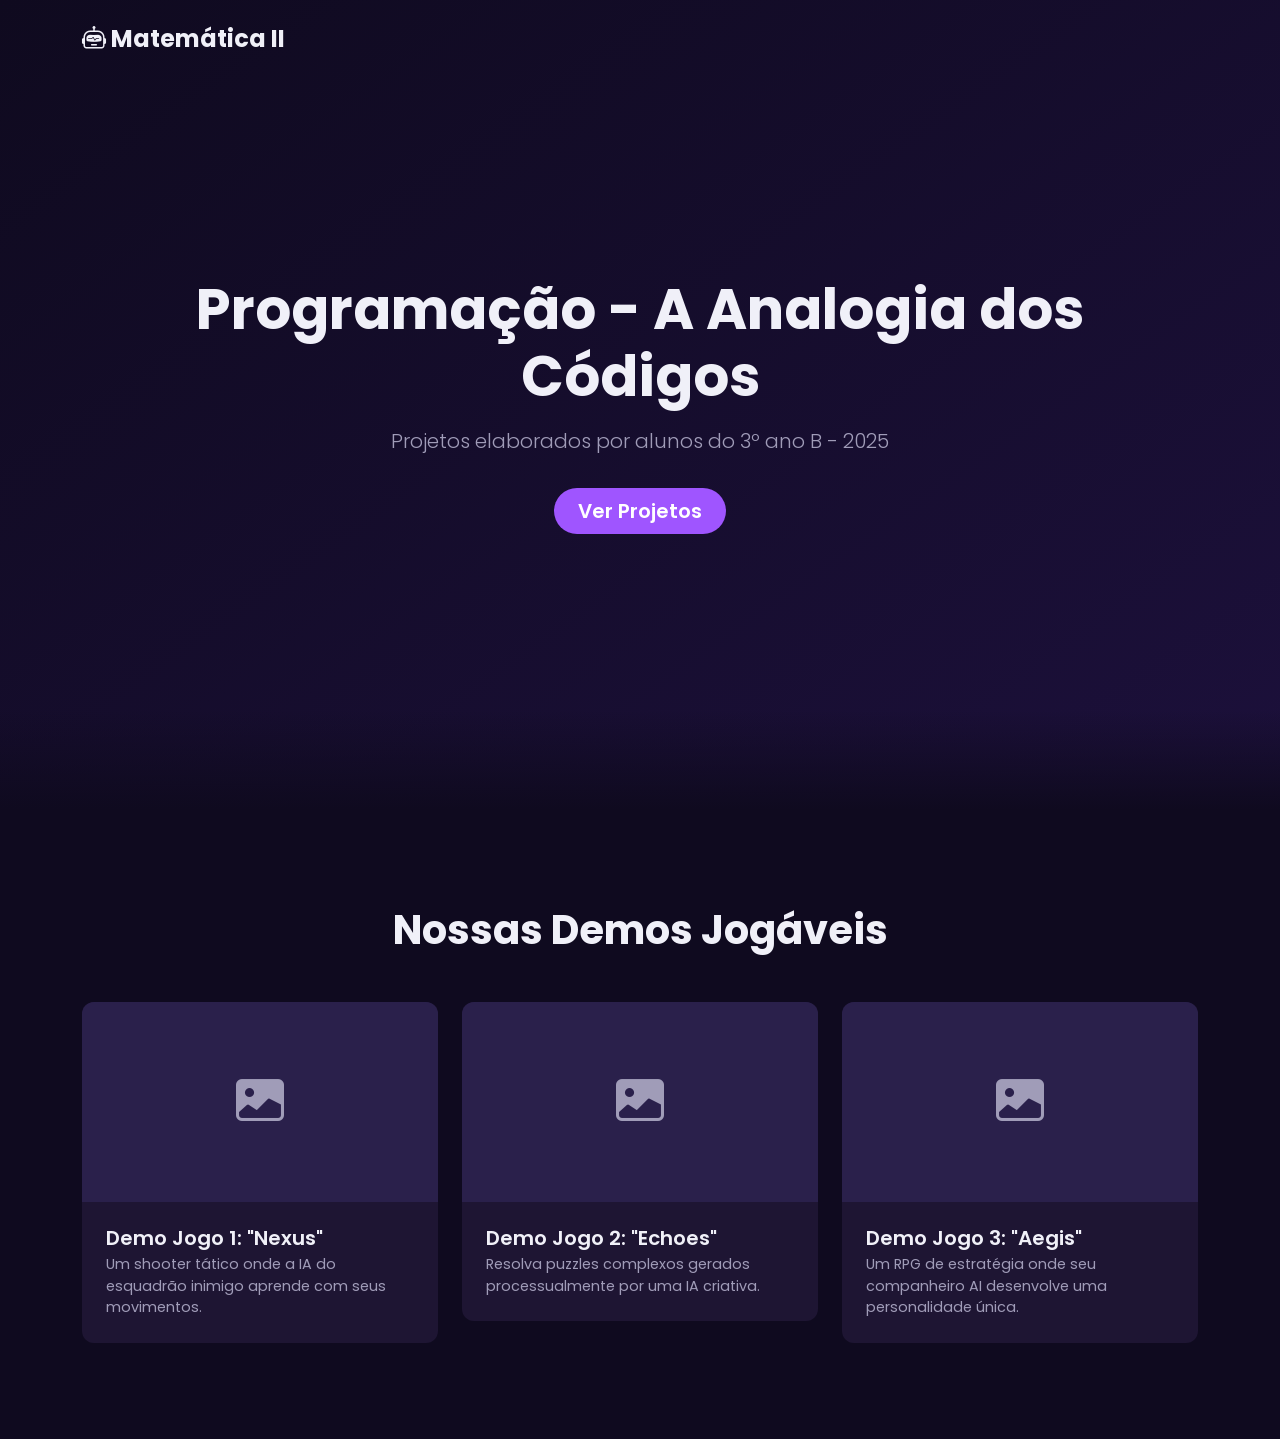
==== index.html @ 3667d982 "Add files via upload" ====
<!DOCTYPE html>
<html lang="pt-br">
<head>
    <meta charset="UTF-8">
    <meta name="viewport" content="width=device-width, initial-scale=1.0">
    <title>AI Game Hub - Demos</title>

    <link href="https://cdn.jsdelivr.net/npm/bootstrap@5.3.3/dist/css/bootstrap.min.css" rel="stylesheet">
    
    <link rel="stylesheet" href="https://cdn.jsdelivr.net/npm/bootstrap-icons@1.11.3/font/bootstrap-icons.min.css">

    <link href="https://fonts.googleapis.com/css2?family=Poppins:wght@300;400;600;700&display=swap" rel="stylesheet">

    <style>
        /* --- Variáveis de Cor --- */
        :root {
            --bg-dark: #0F0A1F;
            --bg-card: #1E1533;
            --bg-placeholder: #2a204b; /* Fundo do placeholder de imagem */
            --primary: #9F55FF;
            --primary-glow: rgba(159, 85, 255, 0.3);
            --text-light: #F0F0F8;
            --text-muted: #A09CB8;
        }

        /* --- Estilos Globais --- */
        body {
            background-color: var(--bg-dark);
            color: var(--text-light);
            font-family: 'Poppins', sans-serif;
            overflow-x: hidden;
        }

        /* --- Navbar --- */
        .navbar {
            background: transparent;
            transition: background 0.3s ease;
        }
        .navbar-brand {
            font-weight: 700;
            font-size: 1.5rem;
            color: var(--text-light) !important;
        }
        .btn-primary {
            background-color: var(--primary);
            border: none;
            border-radius: 50px;
            padding: 0.5rem 1.5rem;
            font-weight: 600;
            transition: background-color 0.3s ease, box-shadow 0.3s ease;
        }
        .btn-primary:hover {
            background-color: #b37cff;
            box-shadow: 0 0 20px var(--primary-glow);
        }

        /* --- Seção Hero --- */
        .hero-section {
            min-height: 90vh;
            display: flex;
            align-items: center;
            justify-content: center;
            text-align: center;
            padding: 4rem 0;
            background: linear-gradient(145deg, var(--bg-dark) 0%, #1c103b 100%);
            overflow: hidden;
            position: relative;
        }
        
        /* Efeito de fade na base do hero */
        .hero-section::after {
            content: '';
            position: absolute;
            bottom: 0;
            left: 0;
            right: 0;
            height: 100px;
            background: linear-gradient(to bottom, transparent, var(--bg-dark));
        }

        .hero-section h1 {
            font-size: 3.5rem;
            font-weight: 700;
            animation: fadeInDown 1s ease-out;
        }

        .hero-section .lead {
            font-size: 1.25rem;
            color: var(--text-muted);
            max-width: 600px;
            margin: 1rem auto 2rem;
            animation: fadeInUp 1s ease-out 0.3s;
            animation-fill-mode: backwards;
        }
        
        .hero-section .btn {
            animation: fadeInUp 1s ease-out 0.6s;
            animation-fill-mode: backwards;
        }

        /* --- Seção de Demos (O ESTILO NOVO, UNIFICADO) --- */
        .demos-section {
            padding: 6rem 0;
            background-color: var(--bg-dark); /* Garante o fundo */
        }

        .section-title {
            text-align: center;
            font-weight: 700;
            margin-bottom: 3rem;
            color: var(--text-light);
            font-size: 2.5rem;
        }

        .demo-preview-card { /* Antiga 'project-preview-card' */
            display: block;
            text-decoration: none;
            background-color: var(--bg-card);
            border-radius: 12px;
            overflow: hidden; /* Para o radius funcionar no placeholder */
            transition: transform 0.3s ease, box-shadow 0.3s ease;
            
            /* Animação de Scroll */
            opacity: 0;
            transform: translateY(30px);
        }

        .demo-preview-card.is-visible {
            opacity: 1;
            transform: translateY(0);
        }

        .demo-preview-card:hover {
            transform: translateY(-8px);
            box-shadow: 0 10px 30px var(--primary-glow);
        }

        .demo-image-placeholder { /* Antiga 'project-image-placeholder' */
            height: 200px;
            background-color: var(--bg-placeholder);
            display: flex;
            align-items: center;
            justify-content: center;
            color: var(--text-muted);
            font-size: 3rem; /* Tamanho do ícone */
        }
        
        /* Se você usar <img>, ela vai se ajustar */
        .demo-image-placeholder img {
            width: 100%;
            height: 100%;
            object-fit: cover;
        }

        .demo-caption { /* Antiga 'project-caption' */
            padding: 1.5rem;
        }

        .demo-caption h3 {
            font-weight: 600;
            font-size: 1.25rem;
            color: var(--text-light);
            margin-bottom: 0.25rem;
        }

        .demo-caption p {
            color: var(--text-muted);
            font-size: 0.9rem;
            margin-bottom: 0;
        }

        /* --- Animações CSS Keyframes --- */
        @keyframes fadeInDown {
            from { opacity: 0; transform: translateY(-30px); }
            to { opacity: 1; transform: translateY(0); }
        }
        @keyframes fadeInUp {
            from { opacity: 0; transform: translateY(30px); }
            to { opacity: 1; transform: translateY(0); }
        }

        /* Responsividade */
        @media (max-width: 768px) {
            .hero-section h1 {
                font-size: 2.5rem;
            }
            .section-title {
                font-size: 2rem;
            }
        }
    </style>
</head>
<body>

    <nav class="navbar navbar-expand-lg navbar-dark fixed-top py-3">
        <div class="container">
            <a class="navbar-brand" href="#"><i class="bi bi-robot"></i> Matemática II</a>
            <button class="navbar-toggler" type="button" data-bs-toggle="collapse" data-bs-target="#navbarNav">
                <span class="navbar-toggler-icon"></span>
            </button>
        </div>
    </nav>

    <header class="hero-section">
        <div class="container">
            <h1>Programação - A Analogia dos Códigos</h1>
            <p class="lead">
                Projetos elaborados por alunos do 3º ano B - 2025
            </p>
            <a href="#demos" class="btn btn-primary btn-lg">Ver Projetos</a>
        </div>
    </header>

    <main>

        <section id="demos" class="demos-section">
            <div class="container">
                <h2 class="section-title">Nossas Demos Jogáveis</h2>

                <div class="row g-4 justify-content-center">
                    
                    <div class="col-lg-4 col-md-6">
                        <a href="#" class="demo-preview-card animate-on-scroll">
                            
                            <div class="demo-image-placeholder">
                                <i class="bi bi-image-fill"></i>
                            </div>

                            <div class="demo-caption">
                                <h3>Demo Jogo 1: "Nexus"</h3>
                                <p>Um shooter tático onde a IA do esquadrão inimigo aprende com seus movimentos.</p>
                            </div>
                        </a>
                    </div>

                    <div class="col-lg-4 col-md-6">
                        <a href="#" class="demo-preview-card animate-on-scroll" style="transition-delay: 0.1s;">
                            <div class="demo-image-placeholder">
                                <i class="bi bi-image-fill"></i>
                            </div>
                            <div class="demo-caption">
                                <h3>Demo Jogo 2: "Echoes"</h3>
                                <p>Resolva puzzles complexos gerados processualmente por uma IA criativa.</p>
                            </div>
                        </a>
                    </div>

                    <div class="col-lg-4 col-md-6">
                        <a href="#" class="demo-preview-card animate-on-scroll" style="transition-delay: 0.2s;">
                            <div class="demo-image-placeholder">
                                <i class="bi bi-image-fill"></i>
                            </div>
                            <div class="demo-caption">
                                <h3>Demo Jogo 3: "Aegis"</h3>
                                <p>Um RPG de estratégia onde seu companheiro AI desenvolve uma personalidade única.</p>
                            </div>
                        </a>
                    </div>

                </div> </div> </section>

    </main>

    <script src="https://cdn.jsdelivr.net/npm/bootstrap@5.3.3/dist/js/bootstrap.bundle.min.js"></script>

    <script>
        document.addEventListener("DOMContentLoaded", function() {
            
            const animatedElements = document.querySelectorAll('.animate-on-scroll');
            const observer = new IntersectionObserver((entries) => {
                entries.forEach(entry => {
                    if (entry.isIntersecting) {
                        entry.target.classList.add('is-visible');
                        observer.unobserve(entry.target);
                    }
                });
            }, {
                threshold: 0.1
            });
            animatedElements.forEach(el => {
                observer.observe(el);
            });

            const navbar = document.querySelector('.navbar');
            window.addEventListener('scroll', () => {
                if (window.scrollY > 50) {
                    navbar.style.background = 'var(--bg-card)';
                } else {
                    navbar.style.background = 'transparent';
                }
            });
        });
    </script>

</body>
</html>
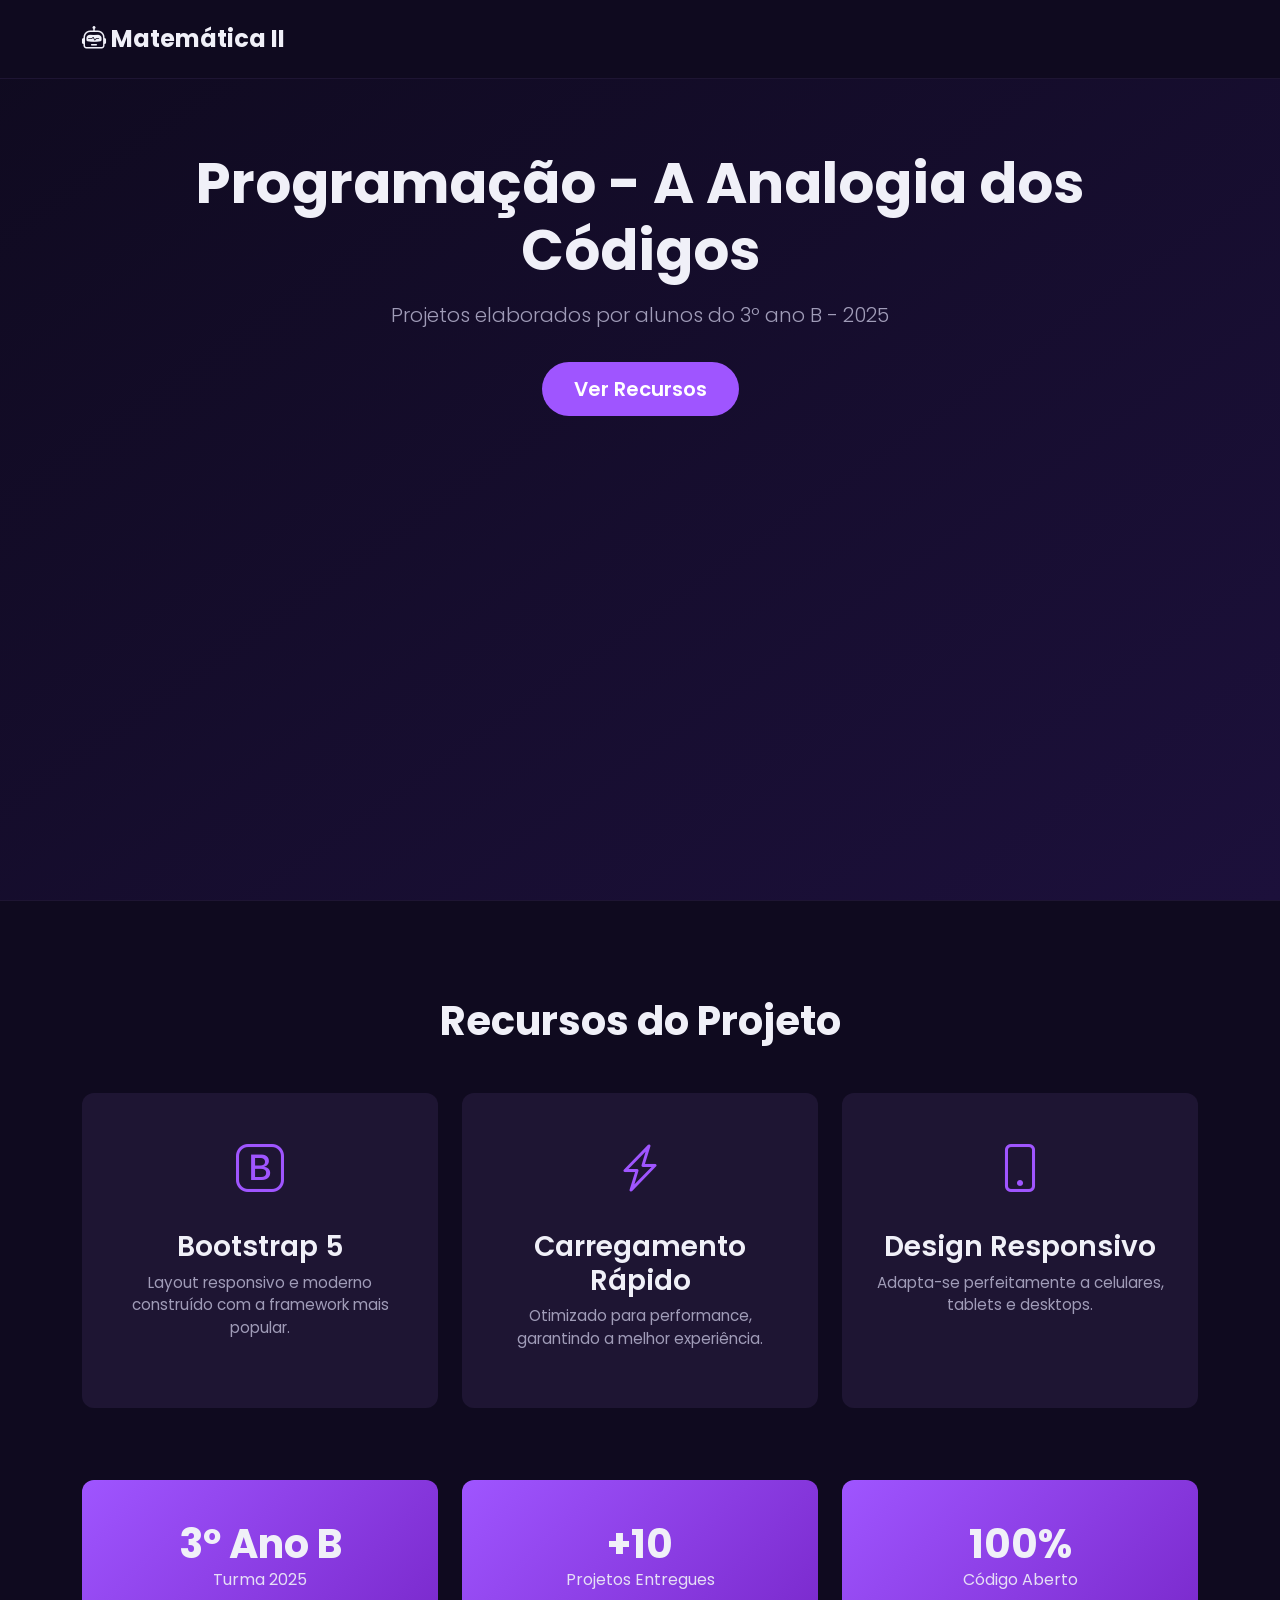
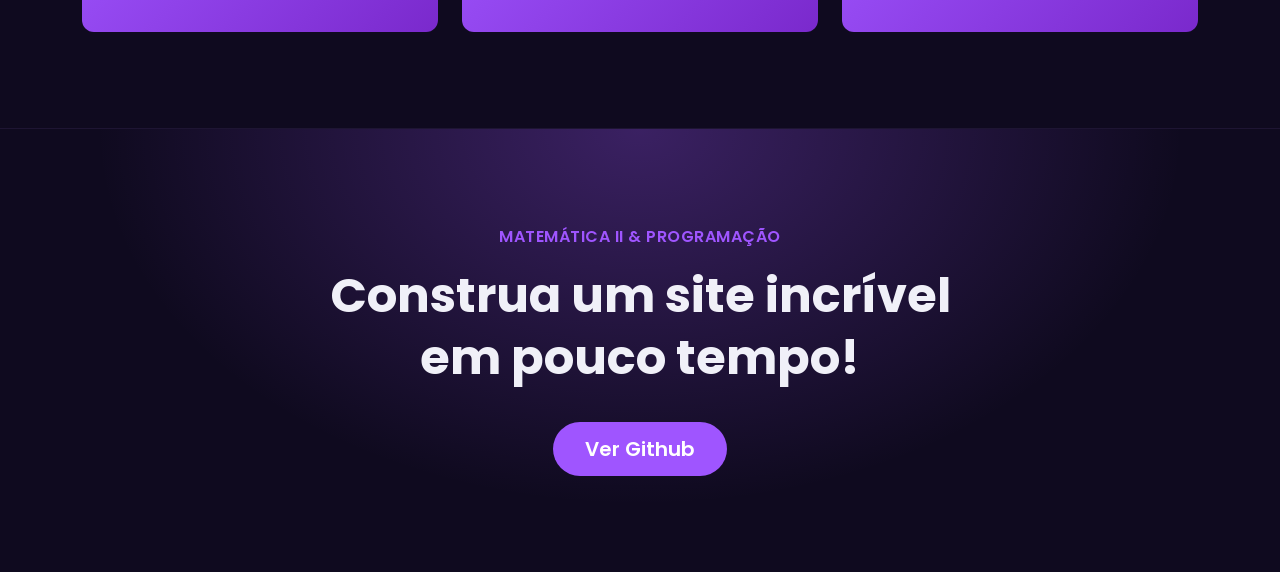
==== commit 7d29f5fb: "Add files via upload" ====
--- a/index.html
+++ b/index.html
@@ -11,19 +11,19 @@
 
     <link href="https://fonts.googleapis.com/css2?family=Poppins:wght@300;400;600;700&display=swap" rel="stylesheet">
 
+    <link rel="stylesheet" href="https://cdn.jsdelivr.net/npm/swiper@11/swiper-bundle.min.css" />
+
     <style>
-        /* --- Variáveis de Cor --- */
         :root {
             --bg-dark: #0F0A1F;
             --bg-card: #1E1533;
-            --bg-placeholder: #2a204b; /* Fundo do placeholder de imagem */
+            --bg-placeholder: #2a204b;
             --primary: #9F55FF;
             --primary-glow: rgba(159, 85, 255, 0.3);
             --text-light: #F0F0F8;
             --text-muted: #A09CB8;
         }
 
-        /* --- Estilos Globais --- */
         body {
             background-color: var(--bg-dark);
             color: var(--text-light);
@@ -33,49 +33,25 @@
 
         /* --- Navbar --- */
         .navbar {
-            background: transparent;
-            transition: background 0.3s ease;
+            background: var(--bg-dark);
+            border-bottom: 1px solid var(--bg-card);
         }
         .navbar-brand {
             font-weight: 700;
             font-size: 1.5rem;
             color: var(--text-light) !important;
         }
-        .btn-primary {
-            background-color: var(--primary);
-            border: none;
-            border-radius: 50px;
-            padding: 0.5rem 1.5rem;
-            font-weight: 600;
-            transition: background-color 0.3s ease, box-shadow 0.3s ease;
-        }
-        .btn-primary:hover {
-            background-color: #b37cff;
-            box-shadow: 0 0 20px var(--primary-glow);
-        }
-
-        /* --- Seção Hero --- */
+
+        /* --- Seção Hero (COM O CARROSSEL) --- */
         .hero-section {
-            min-height: 90vh;
             display: flex;
             align-items: center;
             justify-content: center;
             text-align: center;
-            padding: 4rem 0;
+            padding: 8rem 0 6rem 0;
+            min-height: 100vh;
             background: linear-gradient(145deg, var(--bg-dark) 0%, #1c103b 100%);
             overflow: hidden;
-            position: relative;
-        }
-        
-        /* Efeito de fade na base do hero */
-        .hero-section::after {
-            content: '';
-            position: absolute;
-            bottom: 0;
-            left: 0;
-            right: 0;
-            height: 100px;
-            background: linear-gradient(to bottom, transparent, var(--bg-dark));
         }
 
         .hero-section h1 {
@@ -97,37 +73,34 @@
             animation: fadeInUp 1s ease-out 0.6s;
             animation-fill-mode: backwards;
         }
-
-        /* --- Seção de Demos (O ESTILO NOVO, UNIFICADO) --- */
-        .demos-section {
-            padding: 6rem 0;
-            background-color: var(--bg-dark); /* Garante o fundo */
-        }
-
-        .section-title {
-            text-align: center;
-            font-weight: 700;
-            margin-bottom: 3rem;
-            color: var(--text-light);
-            font-size: 2.5rem;
-        }
-
-        .demo-preview-card { /* Antiga 'project-preview-card' */
-            display: block;
-            text-decoration: none;
+        
+        /* --- ESTILOS DO CARROSSEL (Swiper) --- */
+        .project-carousel-container {
+            margin-top: 4rem;
+            max-width: 100%; /* Garante que não saia da tela */
+            overflow: hidden; /* Necessário para o Swiper */
+            padding-bottom: 3rem; /* Espaço para a paginação */
+            
+            /* Animação de entrada */
+            opacity: 0;
+            animation: fadeInUp 1s ease-out 0.8s;
+            animation-fill-mode: backwards;
+        }
+
+        .swiper-slide {
+            display: flex; /* Centraliza o card no slide */
+            justify-content: center;
+        }
+
+        /* Card de Demo (agora é <div>, não <a>) */
+        .demo-preview-card {
             background-color: var(--bg-card);
             border-radius: 12px;
-            overflow: hidden; /* Para o radius funcionar no placeholder */
+            overflow: hidden;
+            text-align: left;
             transition: transform 0.3s ease, box-shadow 0.3s ease;
-            
-            /* Animação de Scroll */
-            opacity: 0;
-            transform: translateY(30px);
-        }
-
-        .demo-preview-card.is-visible {
-            opacity: 1;
-            transform: translateY(0);
+            width: 100%; /* Ocupa o espaço do slide */
+            max-width: 350px; /* Limita o tamanho do card */
         }
 
         .demo-preview-card:hover {
@@ -135,41 +108,152 @@
             box-shadow: 0 10px 30px var(--primary-glow);
         }
 
-        .demo-image-placeholder { /* Antiga 'project-image-placeholder' */
-            height: 200px;
+        .demo-image-placeholder {
+            height: 180px;
             background-color: var(--bg-placeholder);
             display: flex;
             align-items: center;
             justify-content: center;
             color: var(--text-muted);
-            font-size: 3rem; /* Tamanho do ícone */
-        }
-        
-        /* Se você usar <img>, ela vai se ajustar */
-        .demo-image-placeholder img {
-            width: 100%;
-            height: 100%;
-            object-fit: cover;
-        }
-
-        .demo-caption { /* Antiga 'project-caption' */
+            font-size: 3rem;
+        }
+        
+        .demo-caption {
             padding: 1.5rem;
         }
 
         .demo-caption h3 {
             font-weight: 600;
-            font-size: 1.25rem;
+            font-size: 1.15rem;
             color: var(--text-light);
             margin-bottom: 0.25rem;
         }
 
-        .demo-caption p {
+        /* --- Customizando a cor do Swiper (de azul para roxo) --- */
+        .swiper-pagination-bullet-active {
+            background-color: var(--primary) !important;
+        }
+        .swiper-button-next,
+        .swiper-button-prev {
+            color: var(--primary) !important;
+            opacity: 0.7;
+            transition: opacity 0.3s ease;
+        }
+        .swiper-button-next:hover,
+        .swiper-button-prev:hover {
+            opacity: 1;
+        }
+        
+        /* --- Continuação do CSS... --- */
+        
+        .section-title {
+            text-align: center;
+            font-weight: 700;
+            margin-bottom: 3rem;
+            color: var(--text-light);
+            font-size: 2.5rem;
+        }
+
+        .features-section {
+            padding: 6rem 0;
+            background-color: var(--bg-dark);
+            border-top: 1px solid var(--bg-card);
+        }
+
+        .feature-card {
+            background-color: var(--bg-card);
+            padding: 2.5rem 2rem;
+            border-radius: 12px;
+            text-align: center;
+            height: 100%;
+            border: 1px solid transparent;
+            transition: transform 0.3s ease, border-color 0.3s ease, opacity 0.5s ease;
+            opacity: 0;
+            transform: translateY(30px);
+        }
+        .feature-card:hover {
+            transform: translateY(-5px);
+            border-color: var(--primary);
+        }
+        .feature-card .feature-icon {
+            font-size: 3rem;
+            color: var(--primary);
+            margin-bottom: 1.5rem;
+        }
+        .feature-card h3 {
+            font-weight: 600;
+            margin-bottom: 0.5rem;
+            color: var(--text-light);
+        }
+        .feature-card p {
             color: var(--text-muted);
-            font-size: 0.9rem;
-            margin-bottom: 0;
-        }
-
-        /* --- Animações CSS Keyframes --- */
+            font-size: 0.95rem;
+        }
+        
+        .stat-card {
+            background: linear-gradient(135deg, var(--primary), #7a29cc);
+            padding: 2.5rem 2rem;
+            border-radius: 12px;
+            text-align: center;
+            color: var(--text-light);
+            opacity: 0;
+            transform: translateY(30px);
+            transition: opacity 0.5s ease, transform 0.5s ease;
+        }
+        .stat-card h3 {
+            font-weight: 700;
+            font-size: 2.5rem;
+            margin: 0;
+        }
+        .stat-card p {
+            font-size: 1rem;
+            opacity: 0.9;
+            margin: 0;
+        }
+        
+        .feature-card.is-visible,
+        .stat-card.is-visible {
+            opacity: 1;
+            transform: translateY(0);
+        }
+
+        .cta-section {
+            padding: 6rem 0;
+            background-color: var(--bg-dark);
+            background-image: radial-gradient(ellipse at 50% 0%, rgba(159, 85, 255, 0.3) 0%, rgba(15, 10, 31, 0) 60%);
+            border-top: 1px solid var(--bg-card);
+        }
+        .cta-section .cta-subtitle {
+            color: var(--primary);
+            font-weight: 600;
+            font-size: 1rem;
+            text-transform: uppercase;
+            letter-spacing: 0.5px;
+        }
+        .cta-section .cta-title {
+            font-size: 3rem;
+            font-weight: 700;
+            color: var(--text-light);
+            margin: 0.5rem 0 2rem 0;
+            line-height: 1.3;
+        }
+
+        .btn-primary {
+            background-color: var(--primary);
+            border: none;
+            border-radius: 50px;
+            padding: 0.75rem 2rem;
+            font-weight: 600;
+            text-decoration: none;
+            display: inline-block;
+            transition: background-color 0.3s ease, box-shadow 0.3s ease;
+        }
+        .btn-primary:hover {
+            background-color: #b37cff;
+            box-shadow: 0 0 20px var(--primary-glow);
+        }
+
+        /* --- Animações --- */
         @keyframes fadeInDown {
             from { opacity: 0; transform: translateY(-30px); }
             to { opacity: 1; transform: translateY(0); }
@@ -179,13 +263,25 @@
             to { opacity: 1; transform: translateY(0); }
         }
 
-        /* Responsividade */
+        /* --- Responsividade --- */
         @media (max-width: 768px) {
+            .hero-section {
+                padding-top: 6rem;
+                min-height: auto;
+            }
             .hero-section h1 {
                 font-size: 2.5rem;
             }
             .section-title {
                 font-size: 2rem;
+            }
+            .cta-section .cta-title {
+                font-size: 2.25rem;
+            }
+            /* Esconde setas de navegação no celular (só paginação) */
+            .swiper-button-next,
+            .swiper-button-prev {
+                display: none !important;
             }
         }
     </style>
@@ -203,70 +299,161 @@
 
     <header class="hero-section">
         <div class="container">
+            
             <h1>Programação - A Analogia dos Códigos</h1>
             <p class="lead">
                 Projetos elaborados por alunos do 3º ano B - 2025
             </p>
-            <a href="#demos" class="btn btn-primary btn-lg">Ver Projetos</a>
-        </div>
-    </header>
+            <a href="#features" class="btn btn-primary btn-lg">Ver Recursos</a>
+
+            <div class="project-carousel-container">
+                <div class="swiper">
+                    <div class="swiper-wrapper">
+                        
+                        <div class="swiper-slide">
+                            <div class="demo-preview-card">
+                                <div class="demo-image-placeholder"><i class="bi bi-image-fill"></i></div>
+                                <div class="demo-caption">
+                                    <h3>Demo Jogo 1: "Nexus"</h3>
+                                </div>
+                            </div>
+                        </div>
+                        
+                        <div class="swiper-slide">
+                            <div class="demo-preview-card">
+                                <div class="demo-image-placeholder"><i class="bi bi-image-fill"></i></div>
+                                <div class="demo-caption">
+                                    <h3>Demo Jogo 2: "Echoes"</h3>
+                                </div>
+                            </div>
+                        </div>
+                        
+                        <div class="swiper-slide">
+                            <div class="demo-preview-card">
+                                <div class="demo-image-placeholder"><i class="bi bi-image-fill"></i></div>
+                                <div class="demo-caption">
+                                    <h3>Demo Jogo 3: "Aegis"</h3>
+                                </div>
+                            </div>
+                        </div>
+
+                        </div>
+                    <div class="swiper-pagination"></div>
+
+                    <div class="swiper-button-prev"></div>
+                    <div class="swiper-button-next"></div>
+                </div>
+            </div>
+            
+        </div> </header>
 
     <main>
-
-        <section id="demos" class="demos-section">
+        <section id="features" class="features-section">
             <div class="container">
-                <h2 class="section-title">Nossas Demos Jogáveis</h2>
-
-                <div class="row g-4 justify-content-center">
-                    
-                    <div class="col-lg-4 col-md-6">
-                        <a href="#" class="demo-preview-card animate-on-scroll">
-                            
-                            <div class="demo-image-placeholder">
-                                <i class="bi bi-image-fill"></i>
-                            </div>
-
-                            <div class="demo-caption">
-                                <h3>Demo Jogo 1: "Nexus"</h3>
-                                <p>Um shooter tático onde a IA do esquadrão inimigo aprende com seus movimentos.</p>
-                            </div>
-                        </a>
-                    </div>
-
-                    <div class="col-lg-4 col-md-6">
-                        <a href="#" class="demo-preview-card animate-on-scroll" style="transition-delay: 0.1s;">
-                            <div class="demo-image-placeholder">
-                                <i class="bi bi-image-fill"></i>
-                            </div>
-                            <div class="demo-caption">
-                                <h3>Demo Jogo 2: "Echoes"</h3>
-                                <p>Resolva puzzles complexos gerados processualmente por uma IA criativa.</p>
-                            </div>
-                        </a>
-                    </div>
-
-                    <div class="col-lg-4 col-md-6">
-                        <a href="#" class="demo-preview-card animate-on-scroll" style="transition-delay: 0.2s;">
-                            <div class="demo-image-placeholder">
-                                <i class="bi bi-image-fill"></i>
-                            </div>
-                            <div class="demo-caption">
-                                <h3>Demo Jogo 3: "Aegis"</h3>
-                                <p>Um RPG de estratégia onde seu companheiro AI desenvolve uma personalidade única.</p>
-                            </div>
-                        </a>
-                    </div>
-
-                </div> </div> </section>
-
+                <h2 class="section-title">Recursos do Projeto</h2>
+                
+                <div class="row g-4">
+                    <div class="col-lg-4 col-md-6">
+                        <div class="feature-card animate-on-scroll">
+                            <div class="feature-icon"><i class="bi bi-bootstrap"></i></div>
+                            <h3>Bootstrap 5</h3>
+                            <p>Layout responsivo e moderno construído com a framework mais popular.</p>
+                        </div>
+                    </div>
+                    <div class="col-lg-4 col-md-6">
+                        <div class="feature-card animate-on-scroll" style="transition-delay: 0.1s;">
+                            <div class="feature-icon"><i class="bi bi-lightning-charge"></i></div>
+                            <h3>Carregamento Rápido</h3>
+                            <p>Otimizado para performance, garantindo a melhor experiência.</p>
+                        </div>
+                    </div>
+                    <div class="col-lg-4 col-md-6">
+                        <div class="feature-card animate-on-scroll" style="transition-delay: 0.2s;">
+                            <div class="feature-icon"><i class="bi bi-phone"></i></div>
+                            <h3>Design Responsivo</h3>
+                            <p>Adapta-se perfeitamente a celulares, tablets e desktops.</p>
+                        </div>
+                    </div>
+                </div>
+
+                <div class="row g-4 mt-4 mt-lg-5">
+                    <div class="col-lg-4 col-md-6">
+                        <div class="stat-card animate-on-scroll" style="transition-delay: 0.3s;">
+                            <h3>3º Ano B</h3>
+                            <p>Turma 2025</p>
+                        </div>
+                    </div>
+                    <div class="col-lg-4 col-md-6">
+                        <div class="stat-card animate-on-scroll" style="transition-delay: 0.4s;">
+                            <h3>+10</h3>
+                            <p>Projetos Entregues</p>
+                        </div>
+                    </div>
+                    <div class="col-lg-4 col-md-6">
+                        <div class="stat-card animate-on-scroll" style="transition-delay: 0.5s;">
+                            <h3>100%</h3>
+                            <p>Código Aberto</p>
+                        </div>
+                    </div>
+                </div>
+            </div>
+        </section>
+
+        <section class="cta-section text-center">
+            <div class="container">
+                <p class="cta-subtitle">Matemática II & Programação</p>
+                <h2 class="cta-title">Construa um site incrível<br>em pouco tempo!</h2>
+                <a href="#" class="btn btn-primary btn-lg">Ver Github</a>
+            </div>
+        </section>
     </main>
 
     <script src="https://cdn.jsdelivr.net/npm/bootstrap@5.3.3/dist/js/bootstrap.bundle.min.js"></script>
+
+    <script src="https://cdn.jsdelivr.net/npm/swiper@11/swiper-bundle.min.js"></script>
 
     <script>
         document.addEventListener("DOMContentLoaded", function() {
             
+            // 1. INICIALIZAÇÃO DO SWIPER (CARROSSEL)
+            const swiper = new Swiper('.swiper', {
+                // Quantos slides mostrar
+                slidesPerView: 1,
+                // Espaço entre os slides
+                spaceBetween: 30,
+                // Loop infinito
+                loop: true,
+                
+                // Paginação (bolinhas)
+                pagination: {
+                    el: '.swiper-pagination',
+                    clickable: true,
+                },
+
+                // Setas de navegação
+                navigation: {
+                    nextEl: '.swiper-button-next',
+                    prevEl: '.swiper-button-prev',
+                },
+
+                // Responsividade: Mudar slides por tamanho de tela
+                breakpoints: {
+                    // Quando a tela for >= 768px (tablets)
+                    768: {
+                        slidesPerView: 2,
+                        spaceBetween: 30
+                    },
+                    // Quando a tela for >= 992px (desktop)
+                    992: {
+                        slidesPerView: 3,
+                        spaceBetween: 30
+                    }
+                }
+            });
+
+            // 2. Animação de "fade-in" ao rolar a página (para as outras seções)
             const animatedElements = document.querySelectorAll('.animate-on-scroll');
+
             const observer = new IntersectionObserver((entries) => {
                 entries.forEach(entry => {
                     if (entry.isIntersecting) {
@@ -277,18 +464,11 @@
             }, {
                 threshold: 0.1
             });
+
             animatedElements.forEach(el => {
                 observer.observe(el);
             });
 
-            const navbar = document.querySelector('.navbar');
-            window.addEventListener('scroll', () => {
-                if (window.scrollY > 50) {
-                    navbar.style.background = 'var(--bg-card)';
-                } else {
-                    navbar.style.background = 'transparent';
-                }
-            });
         });
     </script>
 
